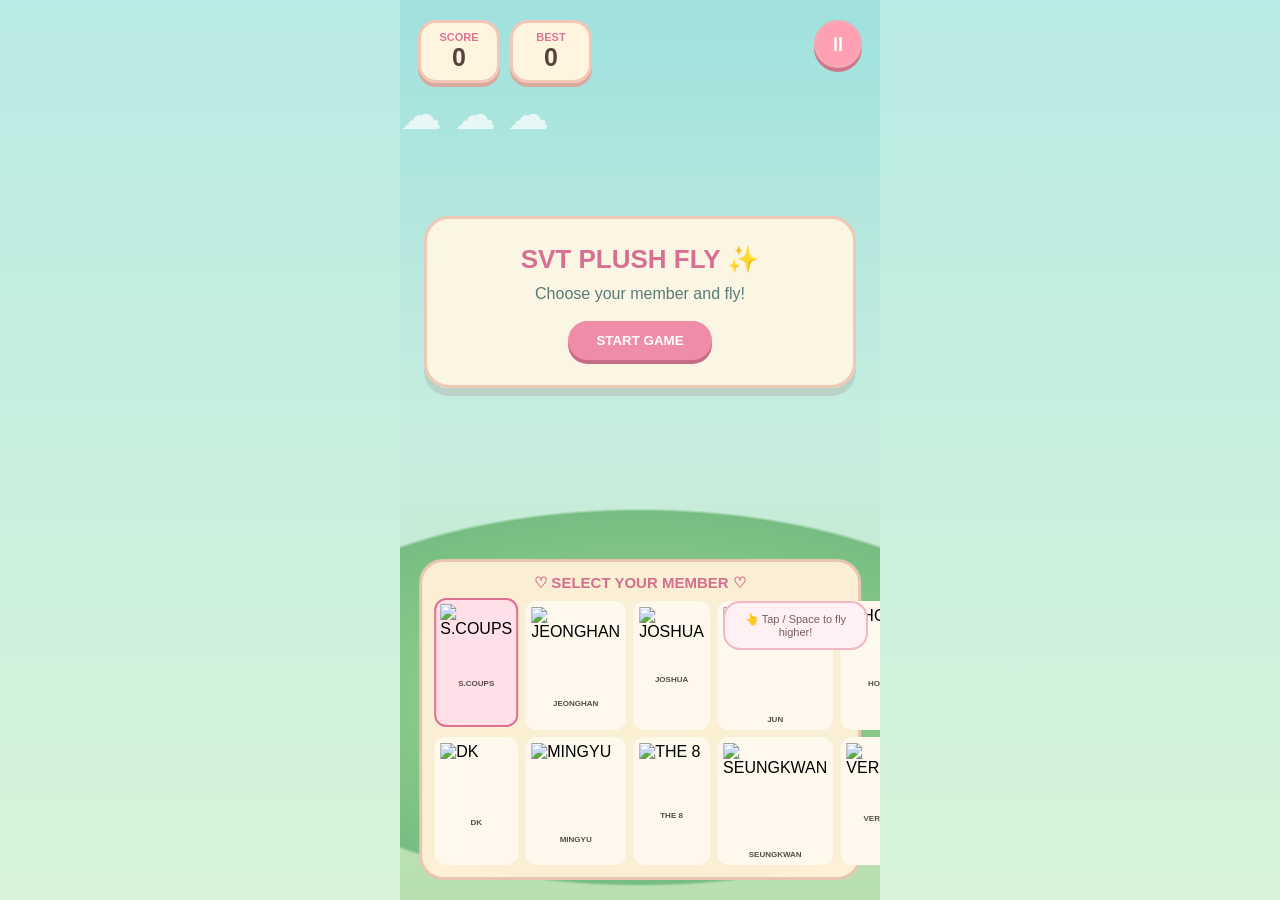
==== Svt_Game/index.html @ c6ae0010 "KK" ====
<!DOCTYPE html>
<html lang="en">

<head>
    <meta charset="UTF-8">

    <meta name="viewport"
          content="width=device-width, initial-scale=1.0">

    <title>SVT Plush Fly</title>

    <link rel="stylesheet" href="style.css">
</head>

<body>

    <main class="game-wrapper">

        <!-- GAME -->

        <section class="game-container">

            <canvas id="gameCanvas"></canvas>

            <!-- SCORE -->

            <div class="score-board">

                <div class="score-box">
                    <span>SCORE</span>
                    <strong id="score">0</strong>
                </div>

                <div class="score-box">
                    <span>BEST</span>
                    <strong id="best">0</strong>
                </div>

            </div>


            <!-- PAUSE -->

            <button id="pauseBtn" class="pause-btn">
                ⏸
            </button>


            <!-- CENTER MESSAGE -->

            <div id="gameMessage" class="game-message">

                <h1>SVT PLUSH FLY ✨</h1>

                <p>
                    Choose your member and fly!
                </p>

                <button id="startBtn">
                    START GAME
                </button>

            </div>


            <!-- MEMBER SELECTION -->

            <div class="member-panel">

                <h2>♡ SELECT YOUR MEMBER ♡</h2>

                <div id="memberGrid" class="member-grid"></div>

            </div>


            <!-- TIP -->

            <div class="tip">
                👆 Tap / Space to fly higher!
            </div>

        </section>

    </main>

    <script src="game.js"></script>

</body>

</html>
---- Svt_Game/style.css ----
* {
    box-sizing: border-box;
    margin: 0;
    padding: 0;
}

body {
    font-family: "Trebuchet MS", Arial, sans-serif;

    min-height: 100vh;

    display: flex;
    justify-content: center;
    align-items: center;

    background:
        linear-gradient(
            180deg,
            #b8ebe5,
            #d9f4d8
        );

    overflow: hidden;
}


/* GAME */

.game-wrapper {
    width: 100%;
    height: 100vh;

    display: flex;
    justify-content: center;
    align-items: center;
}


.game-container {
    position: relative;

    width: min(100vw, 480px);
    height: 100vh;

    overflow: hidden;

    background:
        linear-gradient(
            180deg,
            #9fe1dd 0%,
            #c9eee0 50%,
            #b8dfad 100%
        );
}


/* BACKGROUND */

.game-container::before {
    content: "";

    position: absolute;

    width: 180%;
    height: 45%;

    bottom: 0;
    left: -40%;

    background:
        radial-gradient(
            ellipse at center,
            #9fd88e 0%,
            #77bd82 65%,
            transparent 66%
        );

    z-index: 0;
}


/* CLOUDS */

.game-container::after {
    content: "☁        ☁            ☁";

    position: absolute;

    top: 90px;
    left: 0;

    width: 100%;

    font-size: 42px;

    color: rgba(255,255,255,0.7);

    white-space: nowrap;

    animation: clouds 20s linear infinite;

    pointer-events: none;

    z-index: 0;
}

@keyframes clouds {

    from {
        transform: translateX(0);
    }

    to {
        transform: translateX(-200px);
    }
}


/* CANVAS */

#gameCanvas {

    position: absolute;

    inset: 0;

    width: 100%;
    height: 100%;

    z-index: 2;
}


/* SCORE */

.score-board {

    position: absolute;

    top: 20px;
    left: 18px;

    display: flex;

    gap: 10px;

    z-index: 10;
}


.score-box {

    min-width: 82px;

    padding: 8px 12px;

    text-align: center;

    background: #fff5df;

    border: 3px solid #f2c7b8;

    border-radius: 18px;

    box-shadow:
        0 4px 0 #d9a99d;
}


.score-box span {

    display: block;

    font-size: 11px;

    font-weight: bold;

    color: #db7594;
}


.score-box strong {

    display: block;

    font-size: 25px;

    color: #55443e;
}


/* PAUSE */

.pause-btn {

    position: absolute;

    top: 20px;
    right: 18px;

    width: 48px;
    height: 48px;

    border: 3px solid #f5a8b6;

    border-radius: 50%;

    background: #ff9fb3;

    color: white;

    font-size: 20px;

    cursor: pointer;

    z-index: 20;

    box-shadow:
        0 4px 0 #cf788c;
}


/* GAME MESSAGE */

.game-message {

    position: absolute;

    top: 24%;

    left: 50%;

    transform: translateX(-50%);

    width: 90%;

    text-align: center;

    z-index: 15;

    background: rgba(255, 247, 228, 0.94);

    border: 3px solid #efc8b6;

    border-radius: 25px;

    padding: 25px 20px;

    box-shadow:
        0 8px 0 rgba(150, 112, 100, 0.2);
}


.game-message.hidden {
    display: none;
}


.game-message h1 {

    color: #d66f91;

    font-size: 26px;

    margin-bottom: 10px;
}


.game-message p {

    color: #597b78;

    margin-bottom: 18px;
}


#startBtn {

    border: none;

    padding: 12px 28px;

    border-radius: 20px;

    background: #ef8da9;

    color: white;

    font-weight: bold;

    cursor: pointer;

    box-shadow:
        0 4px 0 #c76c86;
}


#startBtn:active {

    transform: translateY(3px);

    box-shadow: none;
}


/* MEMBER PANEL */

.member-panel {

    position: absolute;

    bottom: 20px;

    left: 50%;

    transform: translateX(-50%);

    width: 92%;

    padding: 12px;

    background: rgba(255, 241, 216, 0.96);

    border: 3px solid #e8c5b0;

    border-radius: 24px;

    z-index: 10;
}


.member-panel h2 {

    text-align: center;

    color: #d46f8d;

    font-size: 15px;

    margin-bottom: 9px;
}


.member-grid {

    display: grid;

    grid-template-columns:
        repeat(7, 1fr);

    gap: 7px;
}


/* MEMBER */

.member {

    border: 2px solid transparent;

    border-radius: 12px;

    padding: 4px;

    background: #fff8ed;

    cursor: pointer;

    transition: 0.2s;
}


.member:hover {

    transform: translateY(-3px);

    border-color: #efa0b4;
}


.member.selected {

    border-color: #df7090;

    background: #ffe0e8;

    transform: translateY(-3px);
}


.member img {

    width: 100%;

    aspect-ratio: 1;

    object-fit: contain;

    display: block;
}


.member-name {

    font-size: 8px;

    text-align: center;

    color: #594b47;

    margin-top: 3px;

    font-weight: bold;
}


/* TIP */

.tip {

    position: absolute;

    right: 12px;

    bottom: 250px;

    max-width: 145px;

    padding: 10px 12px;

    background: #fff0f4;

    border: 2px solid #f0b7c4;

    border-radius: 17px;

    color: #785d62;

    font-size: 11px;

    text-align: center;

    z-index: 12;
}


/* MOBILE */

@media (max-width: 430px) {

    .member-grid {

        grid-template-columns:
            repeat(5, 1fr);

    }

    .member-name {

        font-size: 7px;
    }

    .member-panel {

        bottom: 10px;

        width: 96%;
    }

    .tip {

        display: none;
    }

    .game-message h1 {

        font-size: 22px;
    }
}
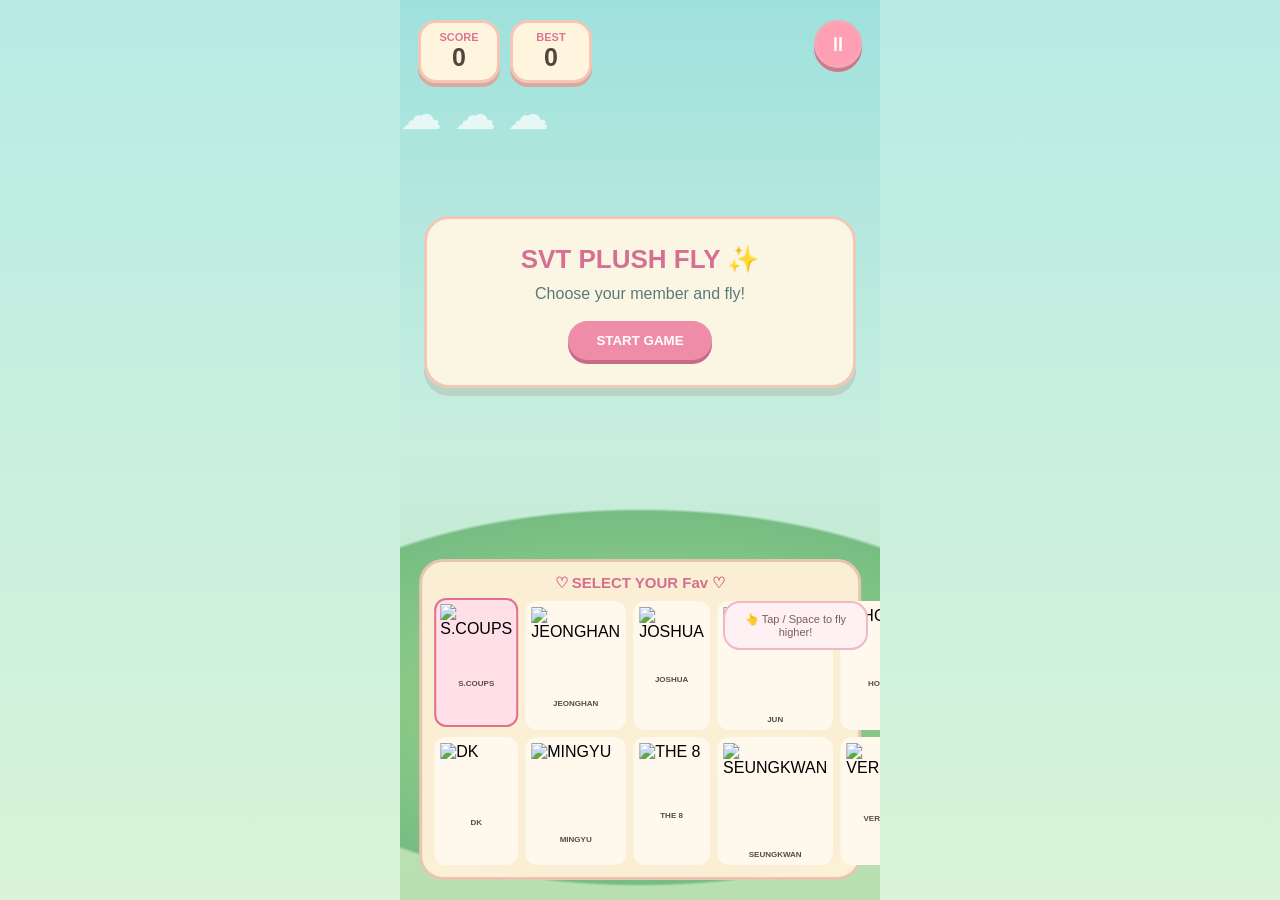
==== commit 295296fd: "high" ====
--- a/Svt_Game/index.html
+++ b/Svt_Game/index.html
@@ -67,7 +67,7 @@
 
             <div class="member-panel">
 
-                <h2>♡ SELECT YOUR MEMBER ♡</h2>
+                <h2>♡ SELECT YOUR Fav ♡</h2>
 
                 <div id="memberGrid" class="member-grid"></div>
 
